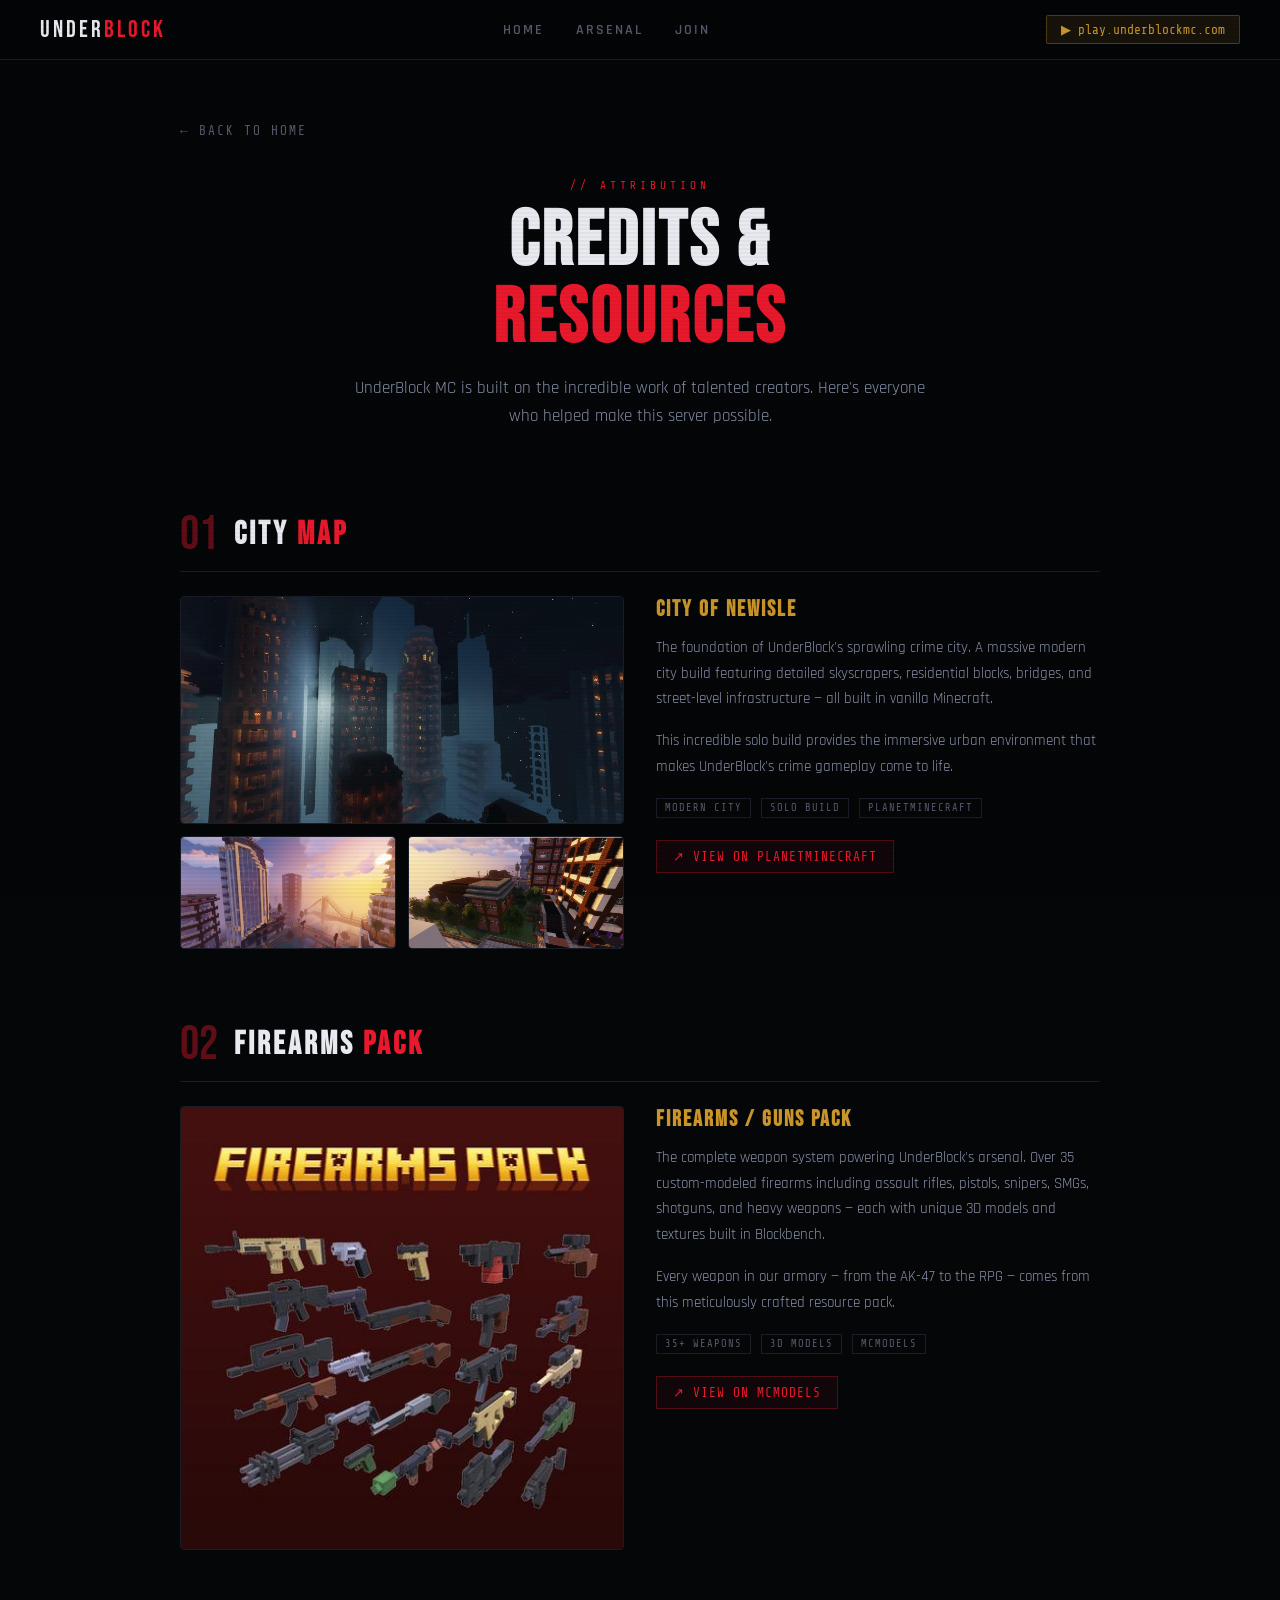
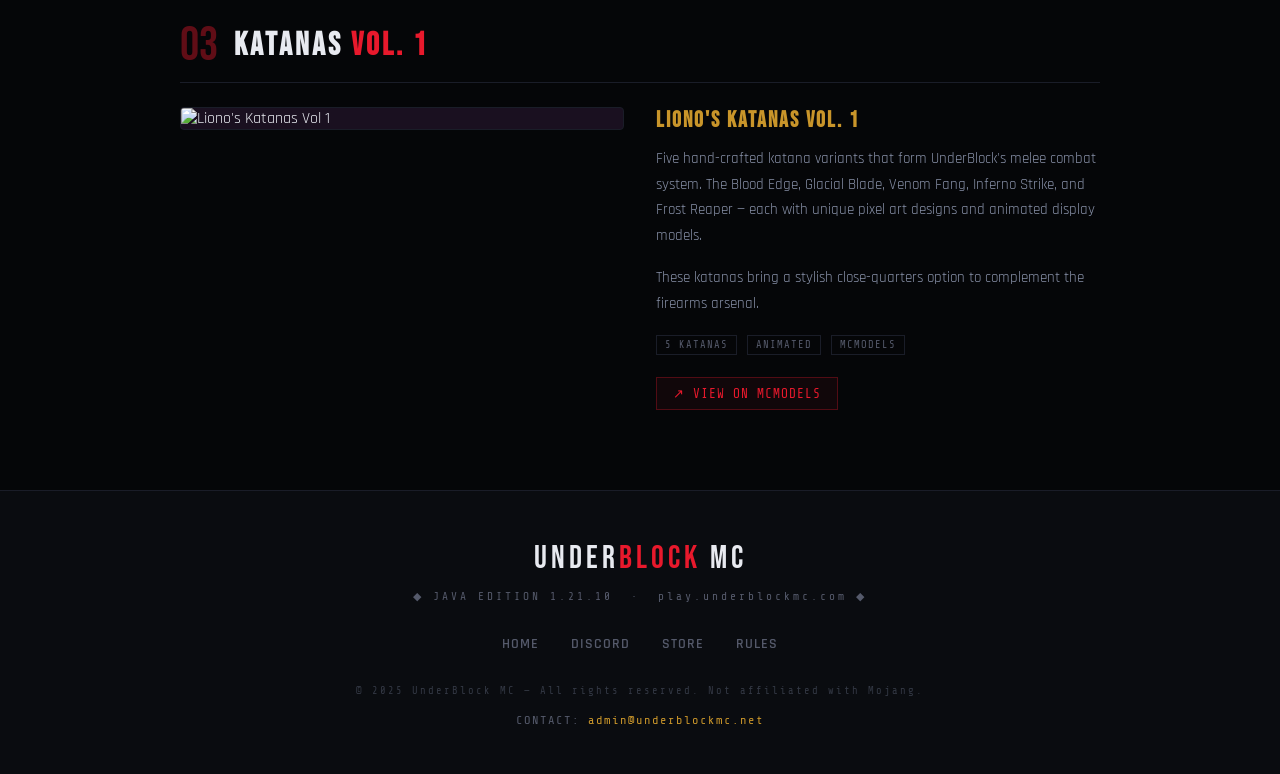
==== credits.html @ 3766fdd0 "n" ====
<!DOCTYPE html>
<html lang="en">
<head>
<meta charset="UTF-8">
<meta name="viewport" content="width=device-width, initial-scale=1.0">
<title>UnderBlock MC — Credits</title>
<link href="https://fonts.googleapis.com/css2?family=Bebas+Neue&family=Rajdhani:wght@400;500;600;700&family=Share+Tech+Mono&display=swap" rel="stylesheet">
<link rel="stylesheet" href="styles.css">
<style>
  .credits-page { padding: 120px 40px 80px; max-width: 1000px; margin: 0 auto; }
  .credits-hero { text-align: center; margin-bottom: 80px; }
  .credits-hero .section-title { margin-bottom: 16px; }
  .credits-hero p { color: #8891a8; font-size: 1.05rem; line-height: 1.7; max-width: 600px; margin: 0 auto; }
  
  .credit-block { margin-bottom: 72px; }
  .credit-block:last-child { margin-bottom: 0; }
  
  .credit-header { display: flex; align-items: center; gap: 16px; margin-bottom: 24px; padding-bottom: 12px; border-bottom: 1px solid var(--border); }
  .credit-number { font-family: 'Bebas Neue', sans-serif; font-size: 3rem; color: var(--red); line-height: 1; opacity: 0.4; }
  .credit-header h2 { font-family: 'Bebas Neue', sans-serif; font-size: 2rem; letter-spacing: 3px; }
  .credit-header h2 span { color: var(--red); }
  
  .credit-body { display: grid; grid-template-columns: 1fr 1fr; gap: 32px; align-items: start; }
  .credit-body.full { grid-template-columns: 1fr; }
  
  .credit-images { display: flex; flex-direction: column; gap: 12px; }
  .credit-images img { width: 100%; border: 1px solid var(--border); border-radius: 4px; display: block; }
  .credit-images .img-row { display: grid; grid-template-columns: 1fr 1fr; gap: 12px; }
  .credit-images .img-row img { width: 100%; }
  
  .credit-info h3 { font-family: 'Bebas Neue', sans-serif; font-size: 1.4rem; letter-spacing: 2px; margin-bottom: 12px; color: var(--gold); }
  .credit-info p { color: #8891a8; font-size: 0.95rem; line-height: 1.7; margin-bottom: 16px; }
  .credit-info .credit-link { display: inline-flex; align-items: center; gap: 8px; font-family: 'Share Tech Mono', monospace; font-size: 0.8rem; letter-spacing: 1px; color: var(--red); text-decoration: none; padding: 8px 16px; border: 1px solid rgba(232,25,44,0.3); background: rgba(232,25,44,0.05); transition: all 0.2s; }
  .credit-info .credit-link:hover { background: rgba(232,25,44,0.15); border-color: rgba(232,25,44,0.6); color: #ff3040; }
  .credit-tag { display: inline-block; font-family: 'Share Tech Mono', monospace; font-size: 0.65rem; letter-spacing: 1px; padding: 3px 8px; border: 1px solid var(--border); color: var(--muted); text-transform: uppercase; margin-right: 6px; margin-bottom: 6px; }
  
  .back-link { display: inline-flex; align-items: center; gap: 8px; font-family: 'Share Tech Mono', monospace; font-size: 0.8rem; letter-spacing: 2px; color: var(--muted); text-decoration: none; margin-bottom: 40px; transition: color 0.2s; }
  .back-link:hover { color: var(--white); }
  
  @media (max-width: 768px) {
    .credits-page { padding: 100px 20px 60px; }
    .credit-body { grid-template-columns: 1fr; }
    .credit-images .img-row { grid-template-columns: 1fr; }
  }
</style>
</head>
<body>

<!-- NAV -->
<nav>
  <div class="nav-logo">UNDER<span>BLOCK</span></div>
  <ul class="nav-links">
    <li><a href="index.html">Home</a></li>
    <li><a href="index.html#arsenal">Arsenal</a></li>
    <li><a href="index.html#join">Join</a></li>
  </ul>
  <div class="nav-ip" id="navip" onclick="copyIP()">▶ play.underblockmc.com</div>
</nav>

<div class="credits-page">
  
  <a href="index.html" class="back-link">← BACK TO HOME</a>
  
  <div class="credits-hero">
    <div class="section-label">// ATTRIBUTION</div>
    <h1 class="section-title">CREDITS &<br><span>RESOURCES</span></h1>
    <p>UnderBlock MC is built on the incredible work of talented creators. Here's everyone who helped make this server possible.</p>
  </div>

  <!-- CREDIT 1: MAP -->
  <div class="credit-block">
    <div class="credit-header">
      <div class="credit-number">01</div>
      <h2>CITY <span>MAP</span></h2>
    </div>
    <div class="credit-body">
      <div class="credit-images">
        <img src="[data-uri]" alt="City of NewIsle - Night">
        <div class="img-row">
          <img src="[data-uri]" alt="City of NewIsle - Sunset">
          <img src="[data-uri]" alt="City of NewIsle - Street">
        </div>
      </div>
      <div class="credit-info">
        <h3>City of NewIsle</h3>
        <p>The foundation of UnderBlock's sprawling crime city. A massive modern city build featuring detailed skyscrapers, residential blocks, bridges, and street-level infrastructure — all built in vanilla Minecraft.</p>
        <p>This incredible solo build provides the immersive urban environment that makes UnderBlock's crime gameplay come to life.</p>
        <div style="margin-bottom:16px">
          <span class="credit-tag">Modern City</span>
          <span class="credit-tag">Solo Build</span>
          <span class="credit-tag">PlanetMinecraft</span>
        </div>
        <a href="https://www.planetminecraft.com/project/city-of-newisle-v-07032015-solo-modern-build/" target="_blank" class="credit-link">↗ VIEW ON PLANETMINECRAFT</a>
      </div>
    </div>
  </div>

  <!-- CREDIT 2: FIREARMS -->
  <div class="credit-block">
    <div class="credit-header">
      <div class="credit-number">02</div>
      <h2>FIREARMS <span>PACK</span></h2>
    </div>
    <div class="credit-body">
      <div class="credit-images">
        <img src="[data-uri]" alt="Firearms Guns Pack">
      </div>
      <div class="credit-info">
        <h3>Firearms / Guns Pack</h3>
        <p>The complete weapon system powering UnderBlock's arsenal. Over 35 custom-modeled firearms including assault rifles, pistols, snipers, SMGs, shotguns, and heavy weapons — each with unique 3D models and textures built in Blockbench.</p>
        <p>Every weapon in our armory — from the AK-47 to the RPG — comes from this meticulously crafted resource pack.</p>
        <div style="margin-bottom:16px">
          <span class="credit-tag">35+ Weapons</span>
          <span class="credit-tag">3D Models</span>
          <span class="credit-tag">MCModels</span>
        </div>
        <a href="https://mcmodels.net/products/13617/firearms-guns-pack" target="_blank" class="credit-link">↗ VIEW ON MCMODELS</a>
      </div>
    </div>
  </div>

  <!-- CREDIT 3: KATANAS -->
  <div class="credit-block">
    <div class="credit-header">
      <div class="credit-number">03</div>
      <h2>KATANAS <span>VOL. 1</span></h2>
    </div>
    <div class="credit-body">
      <div class="credit-images">
        <img src="https://api.mcmodels.net/storage/product-images/15771/01KG5WJ0E95QHTQ4JPT6J2Y7RV.gif" alt="Liono's Katanas Vol 1" style="background:#1a1020">
      </div>
      <div class="credit-info">
        <h3>Liono's Katanas Vol. 1</h3>
        <p>Five hand-crafted katana variants that form UnderBlock's melee combat system. The Blood Edge, Glacial Blade, Venom Fang, Inferno Strike, and Frost Reaper — each with unique pixel art designs and animated display models.</p>
        <p>These katanas bring a stylish close-quarters option to complement the firearms arsenal.</p>
        <div style="margin-bottom:16px">
          <span class="credit-tag">5 Katanas</span>
          <span class="credit-tag">Animated</span>
          <span class="credit-tag">MCModels</span>
        </div>
        <a href="https://mcmodels.net/products/15771/lionos-katanas-vol-1" target="_blank" class="credit-link">↗ VIEW ON MCMODELS</a>
      </div>
    </div>
  </div>

</div>

<!-- FOOTER -->
<footer>
  <div class="footer-logo">UNDER<span>BLOCK</span> MC</div>
  <div class="footer-sub">◆ JAVA EDITION 1.21.10 &nbsp;·&nbsp; play.underblockmc.com ◆</div>
  <div class="footer-links">
    <a href="index.html">Home</a>
    <a href="#">Discord</a>
    <a href="#">Store</a>
    <a href="#">Rules</a>
  </div>
  <div class="footer-copy">© 2025 UnderBlock MC — All rights reserved. Not affiliated with Mojang.</div>
  <div class="footer-contact">CONTACT: <a href="mailto:admin@underblockmc.net">admin@underblockmc.net</a></div>
</footer>

<script>
function copyIP() {
  navigator.clipboard.writeText('play.underblockmc.com').then(() => {
    const el = document.getElementById('navip');
    el.classList.add('copied');
    el.textContent = '✓ COPIED!';
    setTimeout(() => {
      el.classList.remove('copied');
      el.textContent = '▶ play.underblockmc.com';
    }, 2000);
  });
}
</script>
</body>
</html>
---- styles.css ----
:root {
  --black: #050608;
  --dark: #0a0c10;
  --card: #0d0f15;
  --border: #1a1d28;
  --red: #e8192c;
  --red-dim: #6b0d15;
  --gold: #c9952a;
  --gold-bright: #f0b840;
  --white: #e8eaf0;
  --muted: #555a6b;
  --green: #1db954;
}

*,*::before,*::after { box-sizing: border-box; margin: 0; padding: 0; }
html { scroll-behavior: smooth; }
body { background: var(--black); color: var(--white); font-family: 'Rajdhani', sans-serif; font-size: 16px; overflow-x: hidden; cursor: crosshair; }

/* SCANLINE OVERLAY */
body::before { content: ''; position: fixed; inset: 0; background: repeating-linear-gradient(0deg, transparent, transparent 2px, rgba(0,0,0,0.03) 2px, rgba(0,0,0,0.03) 4px); pointer-events: none; z-index: 9999; }

/* NAV */
nav { position: fixed; top: 0; left: 0; right: 0; z-index: 100; display: flex; align-items: center; justify-content: space-between; padding: 0 40px; height: 60px; background: rgba(5,6,8,0.92); border-bottom: 1px solid var(--border); backdrop-filter: blur(10px); }
.nav-logo { font-family: 'Bebas Neue', sans-serif; font-size: 1.5rem; letter-spacing: 3px; color: var(--white); }
.nav-logo span { color: var(--red); }
.nav-links { display: flex; gap: 32px; list-style: none; }
.nav-links a { color: var(--muted); text-decoration: none; font-weight: 600; font-size: 0.85rem; letter-spacing: 2px; text-transform: uppercase; transition: color 0.2s; }
.nav-links a:hover { color: var(--white); }
.nav-ip { font-family: 'Share Tech Mono', monospace; font-size: 0.8rem; color: var(--gold); background: rgba(201,149,42,0.1); border: 1px solid rgba(201,149,42,0.3); padding: 6px 14px; border-radius: 2px; cursor: pointer; transition: all 0.2s; }
.nav-ip:hover { background: rgba(201,149,42,0.2); color: var(--gold-bright); }
.copied { color: var(--green) !important; border-color: var(--green) !important; background: rgba(29,185,84,0.1) !important; }

/* HERO */
.hero { position: relative; min-height: 100vh; display: flex; flex-direction: column; align-items: center; justify-content: center; text-align: center; overflow: hidden; padding: 80px 20px 40px; }
.hero-bg { position: absolute; inset: 0; background: radial-gradient(ellipse 80% 60% at 50% 40%, rgba(232,25,44,0.08) 0%, transparent 70%), radial-gradient(ellipse 60% 40% at 20% 80%, rgba(201,149,42,0.05) 0%, transparent 60%); z-index: 0; }
.grid-lines { position: absolute; inset: 0; background-image: linear-gradient(rgba(255,255,255,0.02) 1px, transparent 1px), linear-gradient(90deg, rgba(255,255,255,0.02) 1px, transparent 1px); background-size: 60px 60px; z-index: 0; }
.hero-content { position: relative; z-index: 2; }
.hero-badge { display: inline-block; font-family: 'Share Tech Mono', monospace; font-size: 0.7rem; letter-spacing: 3px; color: var(--red); background: rgba(232,25,44,0.1); border: 1px solid rgba(232,25,44,0.3); padding: 5px 16px; margin-bottom: 24px; animation: fadeUp 0.6s ease both; }
.hero h1 { font-family: 'Bebas Neue', sans-serif; font-size: clamp(4rem,12vw,10rem); line-height: 0.9; letter-spacing: 4px; margin-bottom: 8px; animation: fadeUp 0.7s ease 0.1s both; }
.hero h1 .under { color: var(--white); }
.hero h1 .block { color: var(--red); text-shadow: 0 0 40px rgba(232,25,44,0.5); animation: glitch 6s infinite; }
.hero-sub { font-family: 'Bebas Neue', sans-serif; font-size: clamp(1rem,3vw,2rem); letter-spacing: 8px; color: var(--muted); margin-bottom: 40px; animation: fadeUp 0.7s ease 0.2s both; }
.hero-desc { max-width: 560px; margin: 0 auto 48px; color: #8891a8; font-size: 1.1rem; font-weight: 500; line-height: 1.6; animation: fadeUp 0.7s ease 0.3s both; }
.hero-cta { display: flex; gap: 16px; justify-content: center; flex-wrap: wrap; animation: fadeUp 0.7s ease 0.4s both; }
.btn-primary { font-family: 'Bebas Neue', sans-serif; font-size: 1.1rem; letter-spacing: 3px; padding: 14px 40px; background: var(--red); color: white; border: none; cursor: crosshair; transition: all 0.2s; clip-path: polygon(8px 0%, 100% 0%, calc(100% - 8px) 100%, 0% 100%); }
.btn-primary:hover { background: #ff1f35; transform: translateY(-2px); box-shadow: 0 8px 30px rgba(232,25,44,0.4); }
.btn-secondary { font-family: 'Bebas Neue', sans-serif; font-size: 1.1rem; letter-spacing: 3px; padding: 14px 40px; background: transparent; color: var(--gold); border: 1px solid rgba(201,149,42,0.5); cursor: crosshair; transition: all 0.2s; clip-path: polygon(8px 0%, 100% 0%, calc(100% - 8px) 100%, 0% 100%); }
.btn-secondary:hover { background: rgba(201,149,42,0.1); transform: translateY(-2px); }

/* FLOATING WEAPONS HERO */
.weapon-float-row { display: flex; gap: 20px; justify-content: center; align-items: flex-end; margin-top: 60px; animation: fadeUp 0.8s ease 0.5s both; flex-wrap: wrap; }
.weapon-float { position: relative; display: flex; flex-direction: column; align-items: center; gap: 8px; }
.weapon-float img { image-rendering: pixelated; filter: drop-shadow(0 4px 20px rgba(232,25,44,0.3)); transition: all 0.3s; cursor: crosshair; }
.weapon-float:hover img { transform: translateY(-8px) scale(1.15); filter: drop-shadow(0 8px 30px rgba(232,25,44,0.6)); }
.weapon-label { font-family: 'Share Tech Mono', monospace; font-size: 0.6rem; letter-spacing: 2px; color: var(--muted); text-transform: uppercase; }

/* VERSION BAR */
.version-bar { display: flex; align-items: center; justify-content: center; gap: 32px; padding: 14px 40px; background: rgba(13,15,21,0.8); border-top: 1px solid var(--border); border-bottom: 1px solid var(--border); flex-wrap: wrap; }
.version-item { font-family: 'Share Tech Mono', monospace; font-size: 0.75rem; letter-spacing: 2px; color: var(--muted); display: flex; align-items: center; gap: 8px; }
.version-item .dot { width: 6px; height: 6px; background: var(--green); border-radius: 50%; animation: pulse 2s infinite; }
.version-item .dot.gold { background: var(--gold); }
.version-item .dot.red { background: var(--red); }

/* SECTIONS */
section { padding: 100px 40px; max-width: 1200px; margin: 0 auto; }
.section-label { font-family: 'Share Tech Mono', monospace; font-size: 0.7rem; letter-spacing: 4px; color: var(--red); margin-bottom: 12px; text-transform: uppercase; }
.section-title { font-family: 'Bebas Neue', sans-serif; font-size: clamp(2.5rem,6vw,5rem); letter-spacing: 3px; line-height: 1; margin-bottom: 20px; }
.section-title span { color: var(--red); }
.section-desc { color: #8891a8; font-size: 1.05rem; max-width: 560px; line-height: 1.7; margin-bottom: 60px; }

/* FEATURES GRID */
.features-grid { display: grid; grid-template-columns: repeat(auto-fit, minmax(280px, 1fr)); gap: 2px; }
.feature-card { background: var(--card); border: 1px solid var(--border); padding: 32px; position: relative; overflow: hidden; transition: all 0.3s; cursor: default; }
.feature-card::before { content: ''; position: absolute; top: 0; left: 0; right: 0; height: 2px; background: linear-gradient(90deg, transparent, var(--red), transparent); transform: scaleX(0); transition: transform 0.4s; }
.feature-card:hover { border-color: rgba(232,25,44,0.3); background: #10131a; }
.feature-card:hover::before { transform: scaleX(1); }
.feature-icon { font-size: 2rem; margin-bottom: 16px; }
.feature-card h3 { font-family: 'Bebas Neue', sans-serif; font-size: 1.4rem; letter-spacing: 2px; margin-bottom: 10px; }
.feature-card p { color: #6b7280; font-size: 0.95rem; line-height: 1.6; }

/* ARSENAL SECTION */
.arsenal-section { background: var(--dark); border-top: 1px solid var(--border); border-bottom: 1px solid var(--border); padding: 100px 0; }
.arsenal-inner { max-width: 1200px; margin: 0 auto; padding: 0 40px; }
.arsenal-grid { display: grid; grid-template-columns: repeat(auto-fill, minmax(160px, 1fr)); gap: 12px; margin-top: 50px; }
.arsenal-item { background: var(--card); border: 1px solid var(--border); padding: 24px 12px 16px; display: flex; flex-direction: column; align-items: center; justify-content: center; gap: 12px; transition: all 0.25s; position: relative; overflow: hidden; cursor: crosshair; min-height: 130px; }
.arsenal-item::after { content: ''; position: absolute; inset: 0; background: radial-gradient(circle at 50% 50%, rgba(232,25,44,0.0), transparent); transition: opacity 0.3s; opacity: 0; }
.arsenal-item:hover { border-color: rgba(232,25,44,0.4); transform: translateY(-4px); box-shadow: 0 8px 30px rgba(0,0,0,0.5); }
.arsenal-item:hover::after { opacity: 1; }
.arsenal-item img { image-rendering: pixelated; transition: transform 0.3s; position: relative; z-index: 1; width: 80px; height: 80px; object-fit: contain; }
.arsenal-item:hover img { transform: scale(1.2); }
.arsenal-name { font-family: 'Share Tech Mono', monospace; font-size: 0.6rem; letter-spacing: 1px; color: var(--muted); text-align: center; text-transform: uppercase; position: relative; z-index: 1; }
.arsenal-tag { position: absolute; top: 6px; right: 6px; font-size: 0.5rem; font-family: 'Share Tech Mono', monospace; letter-spacing: 1px; padding: 2px 5px; background: rgba(232,25,44,0.2); color: var(--red); border-radius: 1px; }
.arsenal-tag.gold { background: rgba(201,149,42,0.2); color: var(--gold); }
.arsenal-tag.new { background: rgba(29,185,84,0.2); color: var(--green); }

/* CATEGORY TABS */
.cat-tabs { display: flex; gap: 4px; margin-bottom: 30px; flex-wrap: wrap; }
.cat-tab { font-family: 'Share Tech Mono', monospace; font-size: 0.7rem; letter-spacing: 2px; padding: 8px 18px; background: transparent; border: 1px solid var(--border); color: var(--muted); cursor: pointer; transition: all 0.2s; text-transform: uppercase; }
.cat-tab.active, .cat-tab:hover { background: rgba(232,25,44,0.1); border-color: rgba(232,25,44,0.4); color: var(--white); }

/* STATS ROW */
.stats-row { display: grid; grid-template-columns: repeat(auto-fit, minmax(200px, 1fr)); gap: 2px; margin: 80px 0; }
.stat-box { background: var(--card); border: 1px solid var(--border); padding: 32px; text-align: center; }
.stat-num { font-family: 'Bebas Neue', sans-serif; font-size: 3.5rem; color: var(--red); line-height: 1; }
.stat-num.gold { color: var(--gold); }
.stat-label { font-family: 'Share Tech Mono', monospace; font-size: 0.7rem; letter-spacing: 3px; color: var(--muted); margin-top: 6px; text-transform: uppercase; }

/* GAME MODES */
.modes-grid { display: grid; grid-template-columns: repeat(auto-fit, minmax(320px, 1fr)); gap: 24px; }
.mode-card { background: var(--card); border: 1px solid var(--border); padding: 32px 28px; position: relative; overflow: hidden; }
.mode-card::before { content: ''; position: absolute; bottom: 0; left: 0; right: 0; height: 3px; }
.mode-card.red::before { background: linear-gradient(90deg, var(--red), transparent); }
.mode-card.gold::before { background: linear-gradient(90deg, var(--gold), transparent); }
.mode-card.green::before { background: linear-gradient(90deg, var(--green), transparent); }
.mode-title { font-family: 'Bebas Neue', sans-serif; font-size: 1.8rem; letter-spacing: 2px; margin-bottom: 10px; }
.mode-desc { color: #6b7280; font-size: 0.95rem; line-height: 1.7; }
.mode-tags { display: flex; gap: 6px; margin-top: 16px; flex-wrap: wrap; }
.mode-tag { font-size: 0.65rem; font-family: 'Share Tech Mono', monospace; letter-spacing: 1px; padding: 3px 8px; border: 1px solid var(--border); color: var(--muted); text-transform: uppercase; }

/* HOW TO JOIN */
.join-box { background: var(--card); border: 1px solid var(--border); padding: 48px; display: grid; grid-template-columns: 1fr 1fr; gap: 60px; align-items: center; }
.ip-display { font-family: 'Bebas Neue', sans-serif; font-size: clamp(1.8rem,4vw,3rem); letter-spacing: 4px; color: var(--gold); background: rgba(201,149,42,0.05); border: 1px solid rgba(201,149,42,0.2); padding: 20px 30px; cursor: pointer; transition: all 0.2s; display: inline-flex; align-items: center; gap: 16px; margin: 20px 0; }
.ip-display:hover { background: rgba(201,149,42,0.12); }
.ip-copy-icon { font-size: 1.2rem; color: var(--gold-bright); }
.join-steps { list-style: none; counter-reset: step; }
.join-steps li { counter-increment: step; display: flex; align-items: flex-start; gap: 16px; padding: 16px 0; border-bottom: 1px solid var(--border); }
.join-steps li::before { content: counter(step, '0' counter(step)); font-family: 'Share Tech Mono', monospace; font-size: 0.7rem; color: var(--red); min-width: 24px; margin-top: 3px; }
.join-steps li span { color: #8891a8; font-size: 0.95rem; line-height: 1.5; }
.join-steps li strong { color: var(--white); }

/* FOOTER */
footer { background: var(--dark); border-top: 1px solid var(--border); padding: 48px 40px; text-align: center; }
.footer-logo { font-family: 'Bebas Neue', sans-serif; font-size: 2rem; letter-spacing: 4px; margin-bottom: 12px; }
.footer-logo span { color: var(--red); }
.footer-sub { font-family: 'Share Tech Mono', monospace; font-size: 0.7rem; letter-spacing: 3px; color: var(--muted); margin-bottom: 32px; }
.footer-links { display: flex; gap: 32px; justify-content: center; margin-bottom: 32px; flex-wrap: wrap; }
.footer-links a { color: var(--muted); text-decoration: none; font-size: 0.85rem; font-weight: 600; letter-spacing: 1px; text-transform: uppercase; transition: color 0.2s; }
.footer-links a:hover { color: var(--white); }
.footer-copy { color: #333844; font-family: 'Share Tech Mono', monospace; font-size: 0.65rem; letter-spacing: 2px; }
.footer-contact { margin-top: 16px; font-family: 'Share Tech Mono', monospace; font-size: 0.75rem; letter-spacing: 2px; color: var(--muted); }
.footer-contact a { color: var(--gold); text-decoration: none; transition: color 0.2s; }
.footer-contact a:hover { color: var(--gold-bright); }

/* KATANA SHOWCASE */
.katana-showcase { display: flex; align-items: center; gap: 60px; flex-wrap: wrap; }
.katana-img-wrap { flex: 0 0 auto; position: relative; }
.katana-img-wrap img { border: 2px solid var(--border); max-width: 320px; width: 100%; border-radius: 4px; }
.katana-info { flex: 1; min-width: 260px; }
.katana-source { margin-top: 16px; font-size: 0.7rem; font-family: 'Share Tech Mono', monospace; color: var(--muted); letter-spacing: 1px; }
.katana-source a { color: var(--muted); text-decoration: underline; }

/* ANIMATIONS */
@keyframes fadeUp { from { opacity: 0; transform: translateY(24px); } to { opacity: 1; transform: translateY(0); } }
@keyframes pulse { 0%, 100% { opacity: 1; } 50% { opacity: 0.4; } }
@keyframes float { 0%, 100% { transform: translateY(0); } 50% { transform: translateY(-10px); } }
@keyframes glitch { 0%, 95%, 100% { clip-path: none; transform: none; } 96% { clip-path: polygon(0 20%, 100% 20%, 100% 25%, 0 25%); transform: translateX(-4px); } 97% { clip-path: polygon(0 60%, 100% 60%, 100% 65%, 0 65%); transform: translateX(4px); } 98% { clip-path: polygon(0 40%, 100% 40%, 100% 45%, 0 45%); transform: translateX(-2px); } }

.w-float { animation: float 3s ease-in-out infinite; }
.w-float:nth-child(2) { animation-delay: 0.3s; }
.w-float:nth-child(3) { animation-delay: 0.6s; }
.w-float:nth-child(4) { animation-delay: 0.9s; }
.w-float:nth-child(5) { animation-delay: 1.2s; }

/* SCROLL REVEAL */
.reveal { opacity: 0; transform: translateY(30px); transition: opacity 0.7s ease, transform 0.7s ease; }
.reveal.visible { opacity: 1; transform: none; }

/* RESPONSIVE */
@media (max-width: 768px) {
  nav { padding: 0 20px; }
  section { padding: 60px 20px; }
  .join-box { grid-template-columns: 1fr; gap: 30px; padding: 28px; }
  .nav-links { display: none; }
}
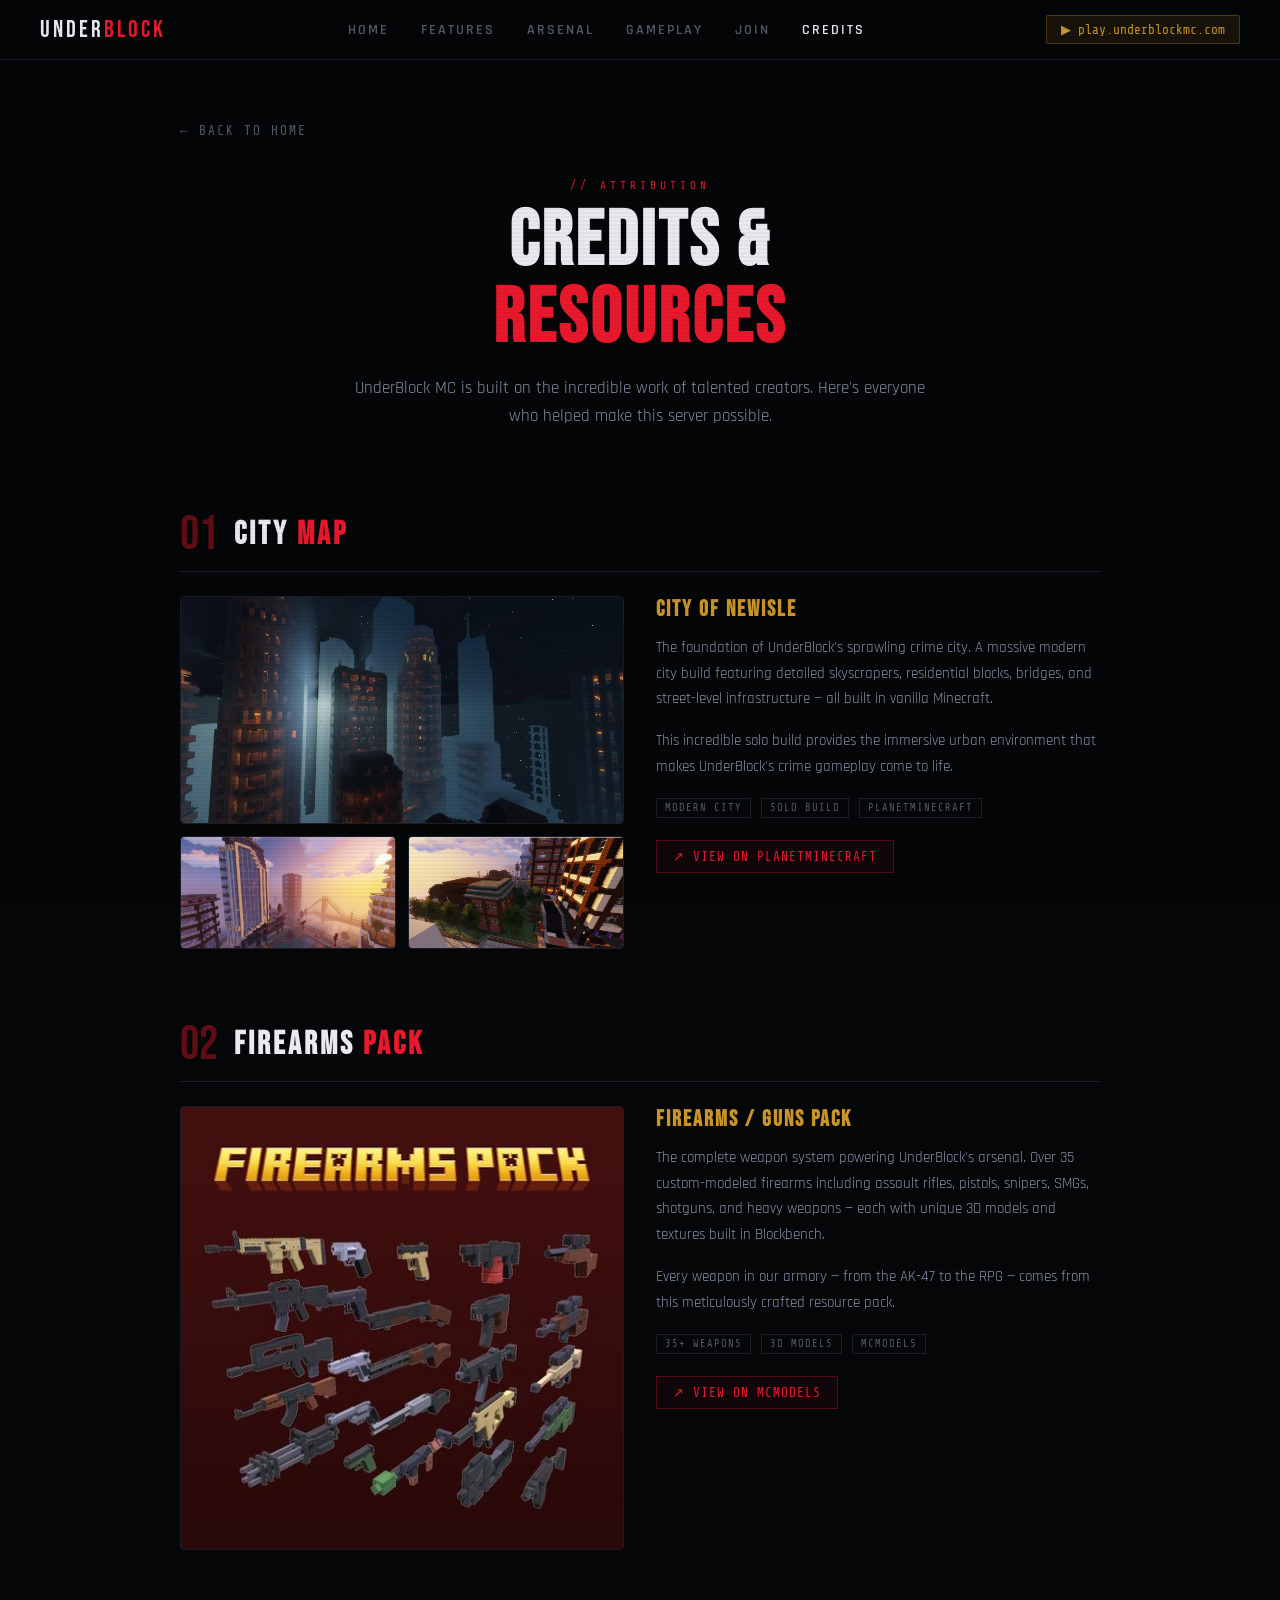
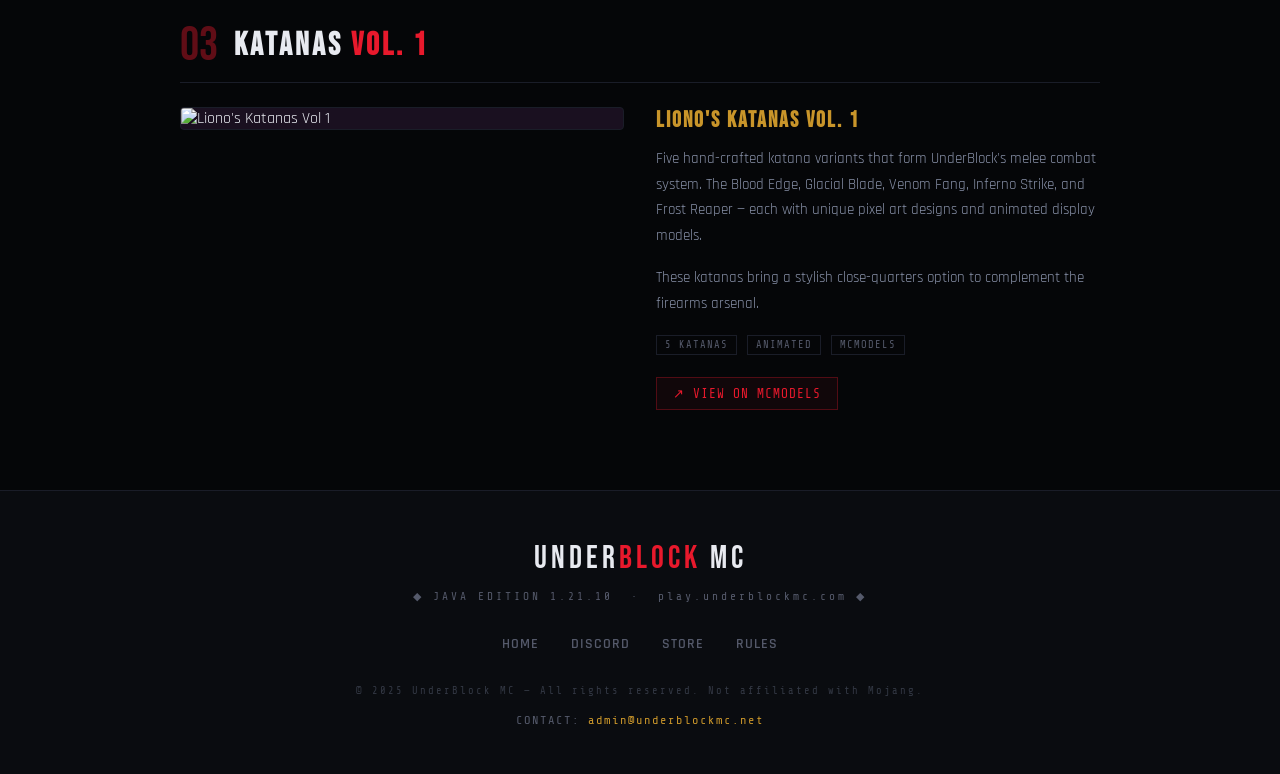
==== commit b53cb328: "n" ====
--- a/credits.html
+++ b/credits.html
@@ -51,8 +51,11 @@
   <div class="nav-logo">UNDER<span>BLOCK</span></div>
   <ul class="nav-links">
     <li><a href="index.html">Home</a></li>
+    <li><a href="index.html#features">Features</a></li>
     <li><a href="index.html#arsenal">Arsenal</a></li>
+    <li><a href="index.html#gameplay">Gameplay</a></li>
     <li><a href="index.html#join">Join</a></li>
+    <li><a href="credits.html" style="color:var(--white)">Credits</a></li>
   </ul>
   <div class="nav-ip" id="navip" onclick="copyIP()">▶ play.underblockmc.com</div>
 </nav>
